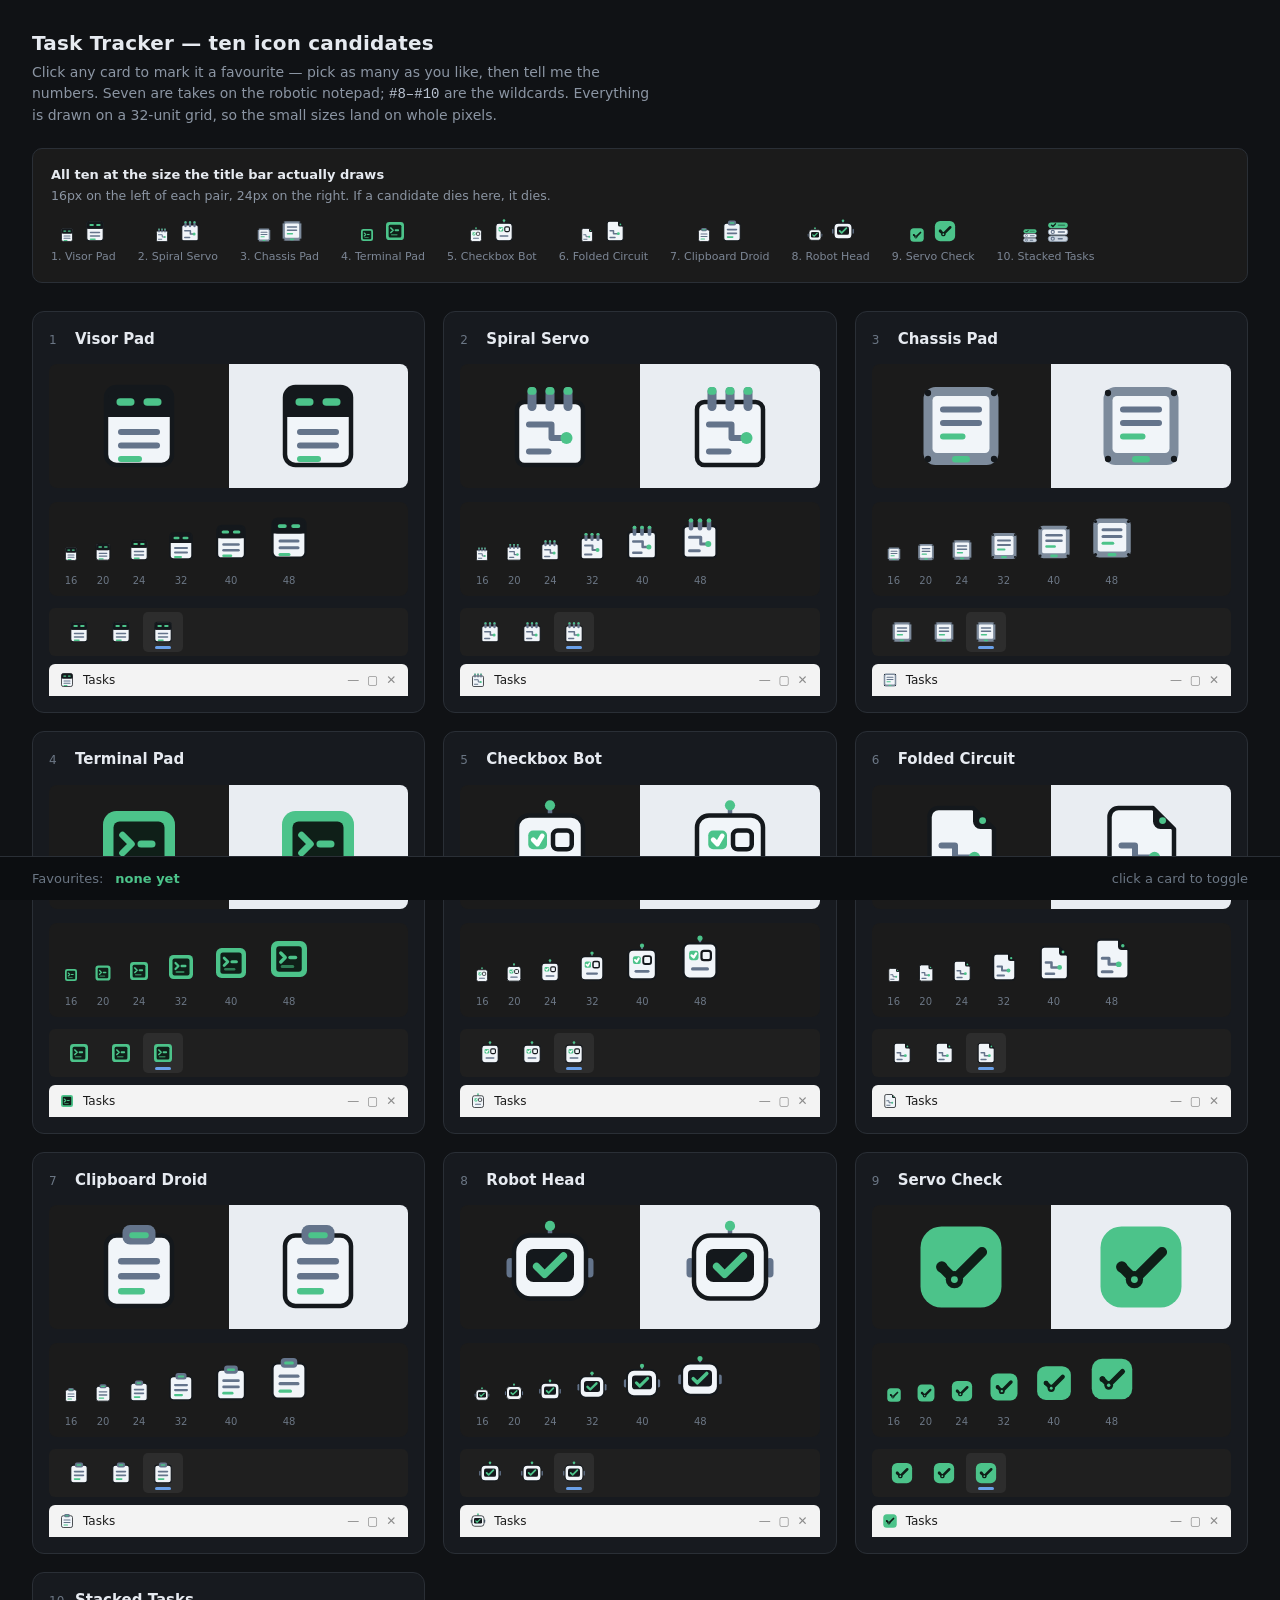
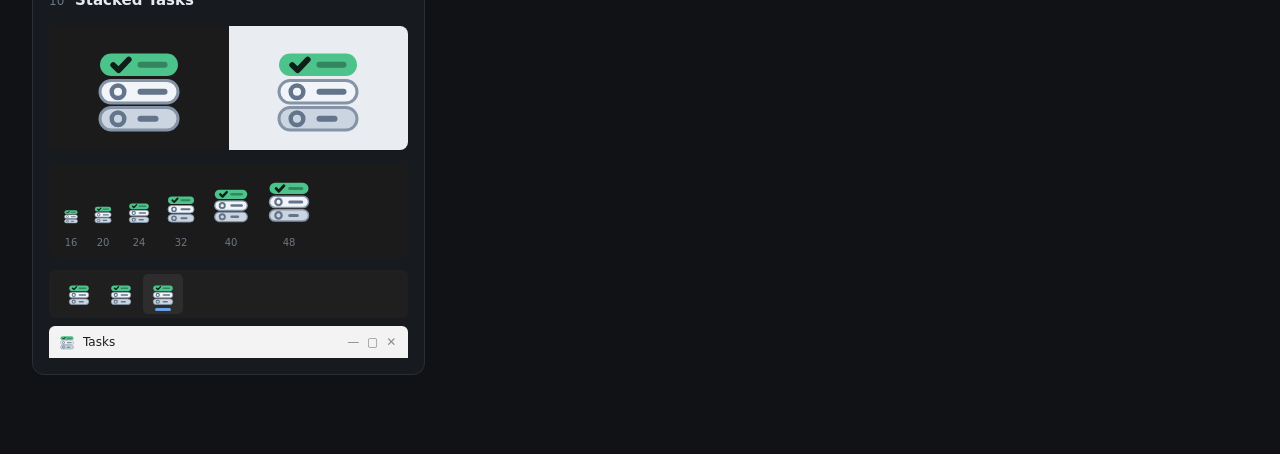
==== tools/icon-gallery.html @ 1eca0d41 "feat: ten icon candidates and the build that turns one into an .ico The taskbar button and title-bar" ====
<!doctype html>
<meta charset="utf-8">
<title>Task Tracker — icon candidates</title>
<!--
  Ten candidates for the app's taskbar and title-bar icon.

  This is not a mockup OF the icons — it renders the same markup
  tools/build_icon.py rasterises, at the sizes Windows actually draws, so what
  gets judged is the artifact rather than a picture of it. Open it by
  double-clicking; nothing here needs a server.
-->
<style>
  :root {
    color-scheme: dark;
    --paper: #f1f5f9;
    --ink: #14181c;
    --slate: #64748b;
    --green: #4cc38a;
  }
  * { box-sizing: border-box; }
  body {
    margin: 0;
    padding: 28px 32px 80px;
    background: #101215;
    color: #e6eaf0;
    font: 14px/1.5 "Segoe UI", system-ui, sans-serif;
  }
  h1 { margin: 0 0 4px; font-size: 20px; font-weight: 600; letter-spacing: .2px; }
  .sub { color: #8b95a3; margin: 0 0 22px; max-width: 70ch; }
  .sub code { color: #b9c3d1; }

  /* ---- the decisive view: every candidate at the smallest size, together ---- */
  .smallest {
    background: #1b1b1b;
    border: 1px solid #2a2f36;
    border-radius: 10px;
    padding: 16px 18px;
    margin-bottom: 28px;
  }
  .smallest h2 { margin: 0 0 2px; font-size: 13px; font-weight: 600; }
  .smallest p { margin: 0 0 14px; color: #8b95a3; font-size: 12.5px; }
  .row { display: flex; gap: 22px; flex-wrap: wrap; }
  .row figure { margin: 0; text-align: center; }
  .row figcaption { margin-top: 6px; font-size: 11px; color: #7c8695; }
  .row .pair { display: flex; align-items: flex-end; gap: 8px; justify-content: center; height: 24px; }

  /* ---- candidate cards ---- */
  .grid {
    display: grid;
    grid-template-columns: repeat(auto-fill, minmax(320px, 1fr));
    gap: 18px;
  }
  .card {
    background: #171a1f;
    border: 1px solid #2a2f36;
    border-radius: 12px;
    padding: 16px;
    cursor: pointer;
    transition: border-color .18s ease, background .18s ease, transform .18s ease;
  }
  .card:hover { border-color: #3d4650; transform: translateY(-2px); }
  .card.picked { border-color: var(--green); background: #16201b; }
  .card header { display: flex; align-items: baseline; gap: 8px; margin-bottom: 14px; }
  .num {
    font-variant-numeric: tabular-nums;
    color: #6b7684;
    font-size: 12px;
    min-width: 18px;
  }
  .name { font-weight: 600; font-size: 15px; }
  .tick { margin-left: auto; color: var(--green); opacity: 0; transition: opacity .18s ease; }
  .card.picked .tick { opacity: 1; }

  .hero {
    display: grid;
    grid-template-columns: 1fr 1fr;
    border-radius: 8px;
    overflow: hidden;
    margin-bottom: 14px;
  }
  .hero div { display: grid; place-items: center; padding: 14px 0; }
  .hero .on-dark { background: #1b1b1b; }
  .hero .on-light { background: #e9edf2; }

  .sizes {
    display: flex;
    align-items: flex-end;
    gap: 14px;
    background: #1b1b1b;
    border-radius: 8px;
    padding: 12px 14px 8px;
    margin-bottom: 12px;
  }
  .sizes figure { margin: 0; text-align: center; }
  .sizes figcaption { margin-top: 5px; font-size: 10px; color: #6b7684; }

  /* ---- the two real contexts, faked at real scale ---- */
  .context { display: flex; flex-direction: column; gap: 8px; }
  .taskbar {
    background: #1f1f1f;
    border-radius: 6px;
    padding: 4px 10px;
    display: flex;
    align-items: center;
    gap: 2px;
  }
  .tb-button {
    width: 40px; height: 40px;
    display: grid; place-items: center;
    border-radius: 5px;
    position: relative;
  }
  .tb-button.active { background: #2d2d2d; }
  .tb-button.active::after {
    content: "";
    position: absolute; bottom: 3px; left: 50%;
    transform: translateX(-50%);
    width: 16px; height: 3px; border-radius: 2px;
    background: #6aa0e8;
  }
  .titlebar {
    background: #f3f3f3;
    color: #1b1b1b;
    border-radius: 6px 6px 0 0;
    padding: 7px 10px;
    display: flex; align-items: center; gap: 8px;
    font-size: 12px;
  }
  .titlebar .fill { margin-left: auto; color: #8a8a8a; letter-spacing: 2px; }

  .picks {
    position: fixed; left: 0; right: 0; bottom: 0;
    background: #0c0e11;
    border-top: 1px solid #2a2f36;
    padding: 12px 32px;
    font-size: 13px;
    display: flex; align-items: center; gap: 12px;
  }
  .picks strong { color: var(--green); font-weight: 600; }
  .picks .hint { color: #6b7684; }
  .dpr { color: #8b6f3a; }
</style>

<h1>Task Tracker — ten icon candidates</h1>
<p class="sub">
  Click any card to mark it a favourite — pick as many as you like, then tell me
  the numbers. Seven are takes on the robotic notepad; <code>#8–#10</code> are the
  wildcards. Everything is drawn on a 32-unit grid, so the small sizes land on
  whole pixels.
  <span id="dpr" class="dpr"></span>
</p>

<section class="smallest">
  <h2>All ten at the size the title bar actually draws</h2>
  <p>16px on the left of each pair, 24px on the right. If a candidate dies here, it dies.</p>
  <div class="row" id="smallest-row"></div>
</section>

<div class="grid" id="grid"></div>

<div class="picks">
  <span class="hint">Favourites:</span>
  <strong id="picked">none yet</strong>
  <span class="hint" style="margin-left:auto">click a card to toggle</span>
</div>

<!-- ================= the candidates ================= -->
<svg width="0" height="0" style="position:absolute" aria-hidden="true">
  <defs>

    <!-- 1. Visor Pad — the pad's top third is a visor with two lit eye-slits -->
    <symbol id="icon-1" viewBox="0 0 32 32">
      <rect x="5" y="3" width="22" height="26" rx="3.5" fill="#f1f5f9"/>
      <rect x="5" y="3" width="22" height="10" rx="3.5" fill="#14181c"/>
      <rect x="5" y="9" width="22" height="4" fill="#14181c"/>
      <rect x="8.5" y="6.75" width="6" height="2.5" rx="1.25" fill="#4cc38a"/>
      <rect x="17.5" y="6.75" width="6" height="2.5" rx="1.25" fill="#4cc38a"/>
      <rect x="9" y="17" width="14" height="2" rx="1" fill="#64748b"/>
      <rect x="9" y="21.5" width="14" height="2" rx="1" fill="#64748b"/>
      <rect x="9" y="26" width="8" height="2" rx="1" fill="#4cc38a"/>
      <rect x="5" y="3" width="22" height="26" rx="3.5" fill="none" stroke="#14181c" stroke-width="1.5"/>
    </symbol>

    <!-- 2. Spiral Servo — the binding rings are servo joints, the ruling is circuitry -->
    <symbol id="icon-2" viewBox="0 0 32 32">
      <rect x="5" y="8" width="22" height="21" rx="2.5" fill="#f1f5f9" stroke="#14181c" stroke-width="1.5"/>
      <g fill="#64748b">
        <rect x="8.5" y="3" width="3" height="8" rx="1.5"/>
        <rect x="14.5" y="3" width="3" height="8" rx="1.5"/>
        <rect x="20.5" y="3" width="3" height="8" rx="1.5"/>
      </g>
      <g fill="#4cc38a">
        <rect x="8.5" y="3" width="3" height="2.6" rx="1.3"/>
        <rect x="14.5" y="3" width="3" height="2.6" rx="1.3"/>
        <rect x="20.5" y="3" width="3" height="2.6" rx="1.3"/>
      </g>
      <path d="M9 15.5 H16.5 V20 H21.5" fill="none" stroke="#64748b" stroke-width="2"
            stroke-linecap="round" stroke-linejoin="round"/>
      <circle cx="21.5" cy="20" r="2" fill="#4cc38a"/>
      <path d="M9 24.5 H15.5" fill="none" stroke="#64748b" stroke-width="2" stroke-linecap="round"/>
    </symbol>

    <!-- 3. Chassis Pad — a page clamped in an exoskeleton, bolts and a status LED -->
    <symbol id="icon-3" viewBox="0 0 32 32">
      <rect x="3.5" y="3" width="25" height="26" rx="4" fill="#7d8b9c"/>
      <rect x="6.5" y="6" width="19" height="19" rx="1.5" fill="#f1f5f9"/>
      <g fill="#14181c">
        <circle cx="5" cy="5" r="1.05"/>
        <circle cx="27" cy="5" r="1.05"/>
        <circle cx="5" cy="27" r="1.05"/>
        <circle cx="27" cy="27" r="1.05"/>
      </g>
      <rect x="13" y="26" width="6" height="2.2" rx="1.1" fill="#4cc38a"/>
      <rect x="9" y="9.5" width="14" height="2" rx="1" fill="#64748b"/>
      <rect x="9" y="14" width="14" height="2" rx="1" fill="#64748b"/>
      <rect x="9" y="18.5" width="8.5" height="2" rx="1" fill="#4cc38a"/>
    </symbol>

    <!-- 4. Terminal Pad — the page IS a terminal -->
    <symbol id="icon-4" viewBox="0 0 32 32">
      <rect x="4" y="4" width="24" height="24" rx="4.5" fill="#4cc38a"/>
      <rect x="7.5" y="7.5" width="17" height="17" rx="2" fill="#0f1f18"/>
      <path d="M10.5 12 L13.5 15 L10.5 18" fill="none" stroke="#4cc38a" stroke-width="2.2"
            stroke-linecap="round" stroke-linejoin="round"/>
      <rect x="15.5" y="13.8" width="6" height="2.4" rx="1.2" fill="#4cc38a"/>
      <rect x="10.5" y="20" width="9" height="2" rx="1" fill="#2f7d55"/>
    </symbol>

    <!-- 5. Checkbox Bot — the checklist boxes are the eyes -->
    <symbol id="icon-5" viewBox="0 0 32 32">
      <rect x="15.25" y="2" width="1.5" height="4" rx="0.75" fill="#64748b"/>
      <circle cx="16" cy="2.1" r="1.7" fill="#4cc38a"/>
      <rect x="5" y="5.5" width="22" height="23.5" rx="4" fill="#f1f5f9" stroke="#14181c" stroke-width="1.5"/>
      <rect x="8.75" y="10.5" width="6.25" height="6.25" rx="1.6" fill="#4cc38a"/>
      <path d="M10.4 13.6 L11.8 15 L13.4 12.3" fill="none" stroke="#ffffff" stroke-width="1.6"
            stroke-linecap="round" stroke-linejoin="round"/>
      <rect x="17" y="10.5" width="6.25" height="6.25" rx="1.6" fill="none" stroke="#14181c" stroke-width="1.5"/>
      <rect x="10" y="21.5" width="12" height="2.2" rx="1.1" fill="#64748b"/>
    </symbol>

    <!-- 6. Folded Circuit — the dog-eared corner reveals circuitry under the paper -->
    <symbol id="icon-6" viewBox="0 0 32 32">
      <path d="M8.5 3 H20 L27 10 V26 A3 3 0 0 1 24 29 H8.5 A3 3 0 0 1 5.5 26 V6 A3 3 0 0 1 8.5 3 Z"
            fill="#f1f5f9" stroke="#14181c" stroke-width="1.5" stroke-linejoin="round"/>
      <path d="M20 3 L27 10 H22.5 A2.5 2.5 0 0 1 20 7.5 Z" fill="#14181c"/>
      <circle cx="23.2" cy="7.2" r="1.15" fill="#4cc38a"/>
      <path d="M9.5 15.5 H14 V19.5 H20.5" fill="none" stroke="#64748b" stroke-width="2"
            stroke-linecap="round" stroke-linejoin="round"/>
      <circle cx="20.5" cy="19.5" r="1.9" fill="#4cc38a"/>
      <path d="M9.5 24.5 H16" fill="none" stroke="#64748b" stroke-width="2" stroke-linecap="round"/>
    </symbol>

    <!-- 7. Clipboard Droid — the clip is a brow, its grip a sensor bar -->
    <symbol id="icon-7" viewBox="0 0 32 32">
      <rect x="5" y="5.5" width="22" height="23.5" rx="3.5" fill="#f1f5f9" stroke="#14181c" stroke-width="1.5"/>
      <rect x="10.5" y="2" width="11" height="6.5" rx="2.5" fill="#64748b"/>
      <rect x="12.75" y="4.4" width="6.5" height="2" rx="1" fill="#4cc38a"/>
      <rect x="9" y="13" width="14" height="2.2" rx="1.1" fill="#64748b"/>
      <rect x="9" y="18" width="14" height="2.2" rx="1.1" fill="#64748b"/>
      <rect x="9" y="23" width="9" height="2.2" rx="1.1" fill="#4cc38a"/>
    </symbol>

    <!-- 8. Robot Head — no notepad at all; the face is a screen showing a check -->
    <symbol id="icon-8" viewBox="0 0 32 32">
      <rect x="1.5" y="13" width="2.5" height="6.5" rx="1.25" fill="#64748b"/>
      <rect x="28" y="13" width="2.5" height="6.5" rx="1.25" fill="#64748b"/>
      <rect x="15.25" y="2.2" width="1.5" height="4" rx="0.75" fill="#64748b"/>
      <circle cx="16" cy="2.3" r="1.7" fill="#4cc38a"/>
      <rect x="4" y="5.5" width="24" height="21" rx="5.5" fill="#f1f5f9" stroke="#14181c" stroke-width="1.5"/>
      <rect x="8" y="10" width="16" height="11" rx="2.5" fill="#14181c"/>
      <path d="M11.5 15.8 L14.2 18.5 L20.5 12.3" fill="none" stroke="#4cc38a" stroke-width="2.4"
            stroke-linecap="round" stroke-linejoin="round"/>
    </symbol>

    <!-- 9. Servo Check — the checkmark as an articulated arm, pivoting on a
         visible servo joint. This slot started as a prompt caret beside a
         check and both renders read as one zigzag: two angular strokes at
         similar heights merge into a single mark, and the second version was
         no better than the first. Un-fusing them was not the fix — one mark
         was. -->
    <symbol id="icon-9" viewBox="0 0 32 32">
      <rect x="2.5" y="2.5" width="27" height="27" rx="7" fill="#4cc38a"/>
      <path d="M9.6 16 L13.8 20.2 L23 11" fill="none" stroke="#0f1f18" stroke-width="3.4"
            stroke-linecap="round" stroke-linejoin="round"/>
      <circle cx="9.6" cy="16" r="1.9" fill="#0f1f18"/>
      <circle cx="13.8" cy="20.2" r="2.9" fill="#0f1f18"/>
      <circle cx="13.8" cy="20.2" r="1.15" fill="#4cc38a"/>
    </symbol>

    <!-- 10. Stacked Tasks — the app's own rows, top one ticked and lit -->
    <symbol id="icon-10" viewBox="0 0 32 32">
      <rect x="3" y="4.5" width="26" height="7.5" rx="3.75" fill="#4cc38a"/>
      <path d="M7.4 8.3 L9.2 10.1 L12.6 6.5" fill="none" stroke="#0f1f18" stroke-width="1.9"
            stroke-linecap="round" stroke-linejoin="round"/>
      <rect x="15.5" y="7.25" width="10" height="2" rx="1" fill="#0f1f18" opacity="0.38"/>
      <!-- The two unticked rows carry an outline: pale fills on their own are
           the one thing here that dissolves into a white title bar. -->
      <rect x="3" y="13.5" width="26" height="7.5" rx="3.75" fill="#f1f5f9"
            stroke="#8494a6" stroke-width="1"/>
      <circle cx="9" cy="17.25" r="2.1" fill="none" stroke="#64748b" stroke-width="1.5"/>
      <rect x="15.5" y="16.25" width="10" height="2" rx="1" fill="#64748b"/>
      <rect x="3" y="22.5" width="26" height="7.5" rx="3.75" fill="#cbd5e1"
            stroke="#8494a6" stroke-width="1"/>
      <circle cx="9" cy="26.25" r="2.1" fill="none" stroke="#64748b" stroke-width="1.5"/>
      <rect x="15.5" y="25.25" width="7" height="2" rx="1" fill="#64748b"/>
    </symbol>

  </defs>
</svg>

<script>
  const CANDIDATES = [
    [1, 'Visor Pad'],
    [2, 'Spiral Servo'],
    [3, 'Chassis Pad'],
    [4, 'Terminal Pad'],
    [5, 'Checkbox Bot'],
    [6, 'Folded Circuit'],
    [7, 'Clipboard Droid'],
    [8, 'Robot Head'],
    [9, 'Servo Check'],
    [10, 'Stacked Tasks'],
  ];
  const SIZE_STRIP = [16, 20, 24, 32, 40, 48];
  const picked = new Set();

  function iconAt(number, size) {
    const svg = document.createElementNS('http://www.w3.org/2000/svg', 'svg');
    svg.setAttribute('width', size);
    svg.setAttribute('height', size);
    svg.setAttribute('viewBox', '0 0 32 32');
    const use = document.createElementNS('http://www.w3.org/2000/svg', 'use');
    use.setAttribute('href', `#icon-${number}`);
    svg.append(use);
    return svg;
  }

  function labelled(node, text) {
    const figure = document.createElement('figure');
    const caption = document.createElement('figcaption');
    caption.textContent = text;
    figure.append(node, caption);
    return figure;
  }

  // The decisive row: every candidate at 16 and 24, on the taskbar's own black.
  const smallestRow = document.getElementById('smallest-row');
  for (const [number, name] of CANDIDATES) {
    const pair = document.createElement('div');
    pair.className = 'pair';
    pair.append(iconAt(number, 16), iconAt(number, 24));
    smallestRow.append(labelled(pair, `${number}. ${name}`));
  }

  function buildCard([number, name]) {
    const card = document.createElement('div');
    card.className = 'card';

    const head = document.createElement('header');
    const num = document.createElement('span');
    num.className = 'num';
    num.textContent = number;
    const title = document.createElement('span');
    title.className = 'name';
    title.textContent = name;
    const tick = document.createElement('span');
    tick.className = 'tick';
    tick.textContent = '✓ favourite';
    head.append(num, title, tick);

    const hero = document.createElement('div');
    hero.className = 'hero';
    const onDark = document.createElement('div');
    onDark.className = 'on-dark';
    onDark.append(iconAt(number, 96));
    const onLight = document.createElement('div');
    onLight.className = 'on-light';
    onLight.append(iconAt(number, 96));
    hero.append(onDark, onLight);

    const sizes = document.createElement('div');
    sizes.className = 'sizes';
    for (const size of SIZE_STRIP) {
      sizes.append(labelled(iconAt(number, size), `${size}`));
    }

    // The two contexts that actually matter, at real scale.
    const context = document.createElement('div');
    context.className = 'context';

    const taskbar = document.createElement('div');
    taskbar.className = 'taskbar';
    for (const state of ['', '', 'active']) {
      const button = document.createElement('div');
      button.className = `tb-button ${state}`.trim();
      button.append(iconAt(number, 24));
      taskbar.append(button);
    }

    const titlebar = document.createElement('div');
    titlebar.className = 'titlebar';
    const caption = document.createElement('span');
    caption.textContent = 'Tasks';
    const fill = document.createElement('span');
    fill.className = 'fill';
    fill.textContent = '— ▢ ✕';
    titlebar.append(iconAt(number, 16), caption, fill);

    context.append(taskbar, titlebar);
    card.append(head, hero, sizes, context);

    card.addEventListener('click', () => {
      if (picked.has(number)) {
        picked.delete(number);
      } else {
        picked.add(number);
      }
      card.classList.toggle('picked', picked.has(number));
      renderPicks();
    });
    return card;
  }

  const grid = document.getElementById('grid');
  for (const candidate of CANDIDATES) {
    grid.append(buildCard(candidate));
  }

  function renderPicks() {
    const chosen = CANDIDATES
      .filter(([number]) => picked.has(number))
      .map(([number, name]) => `#${number} ${name}`);
    document.getElementById('picked').textContent =
      chosen.length ? chosen.join(', ') : 'none yet';
  }

  // Honesty about the preview: on a scaled display the "16px" icon is drawn
  // with more device pixels than the real one will get, so it looks sharper
  // here than in the title bar. Say so rather than let the sweep mislead.
  const ratio = window.devicePixelRatio;
  document.getElementById('dpr').textContent = ratio === 1
    ? ''
    : ` Note: this display is at ${ratio}× device pixels, so the small sizes render sharper here than Windows will draw them.`;
</script>
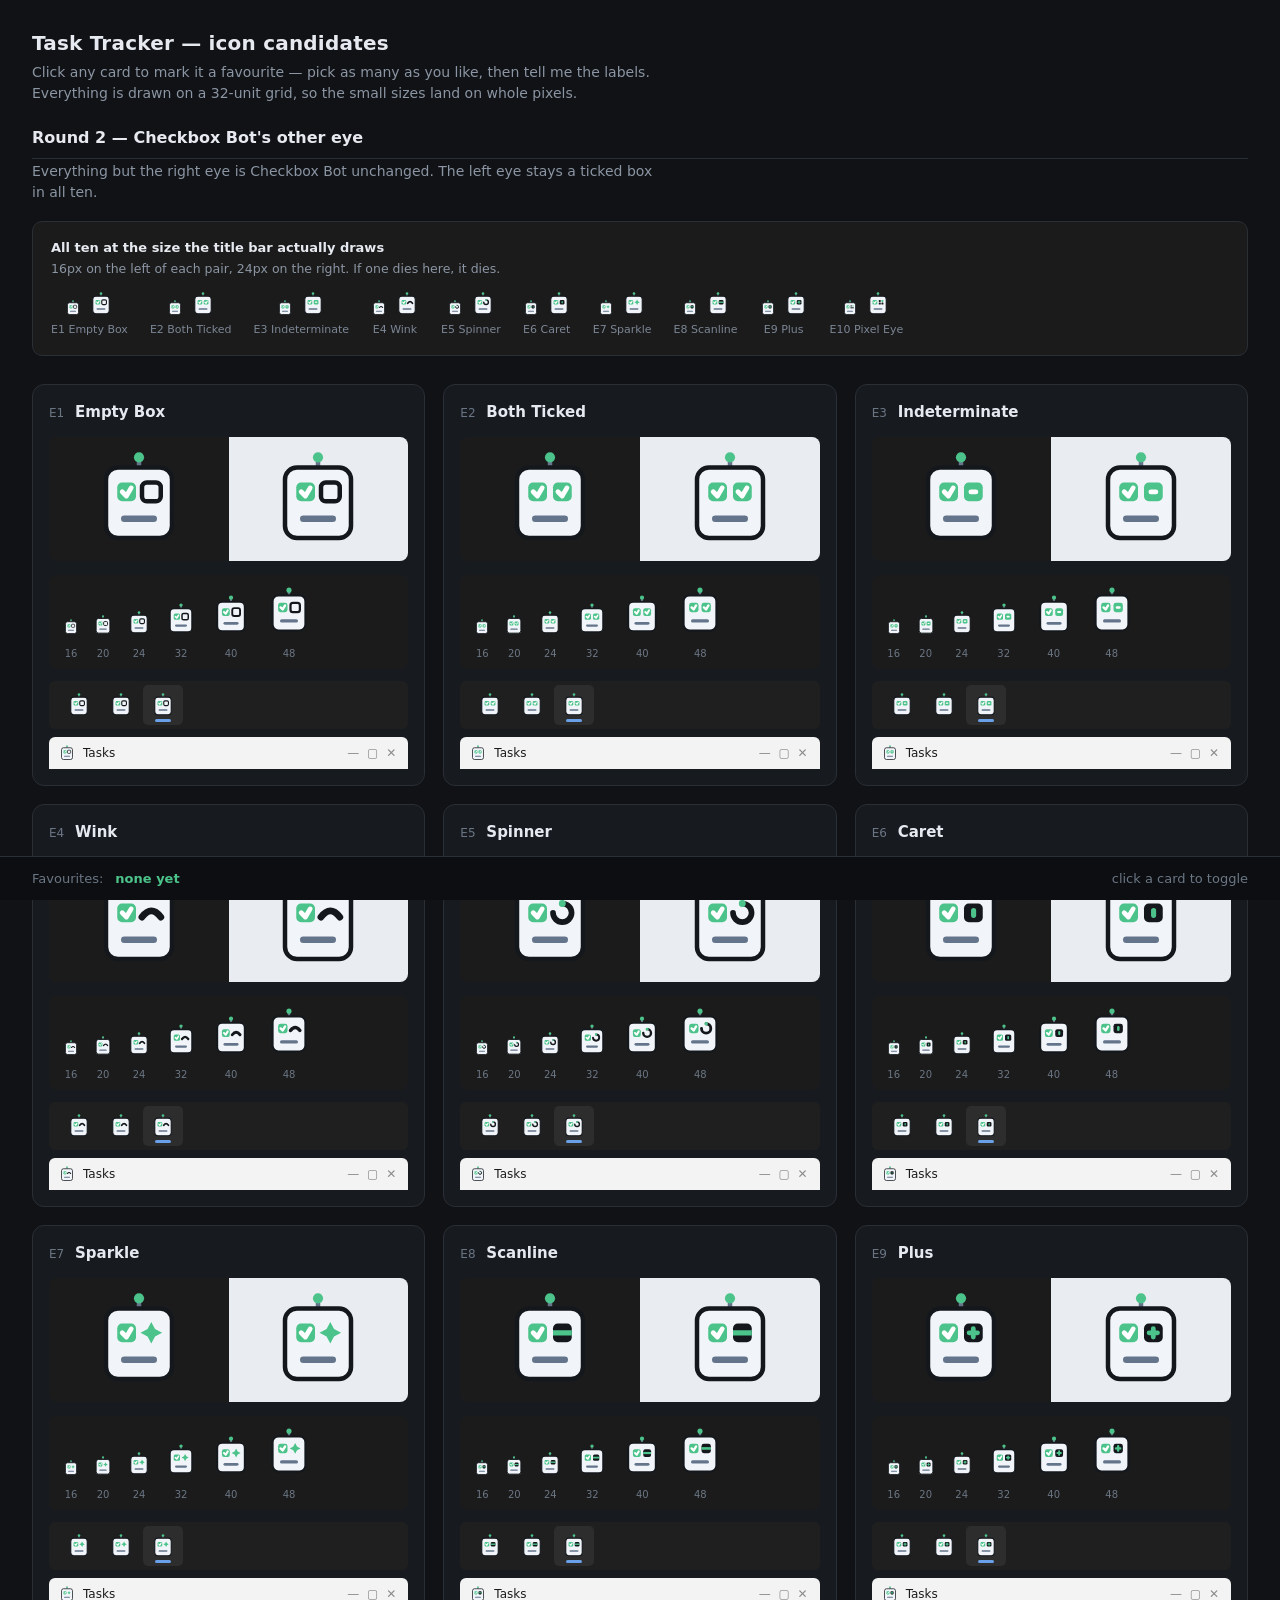
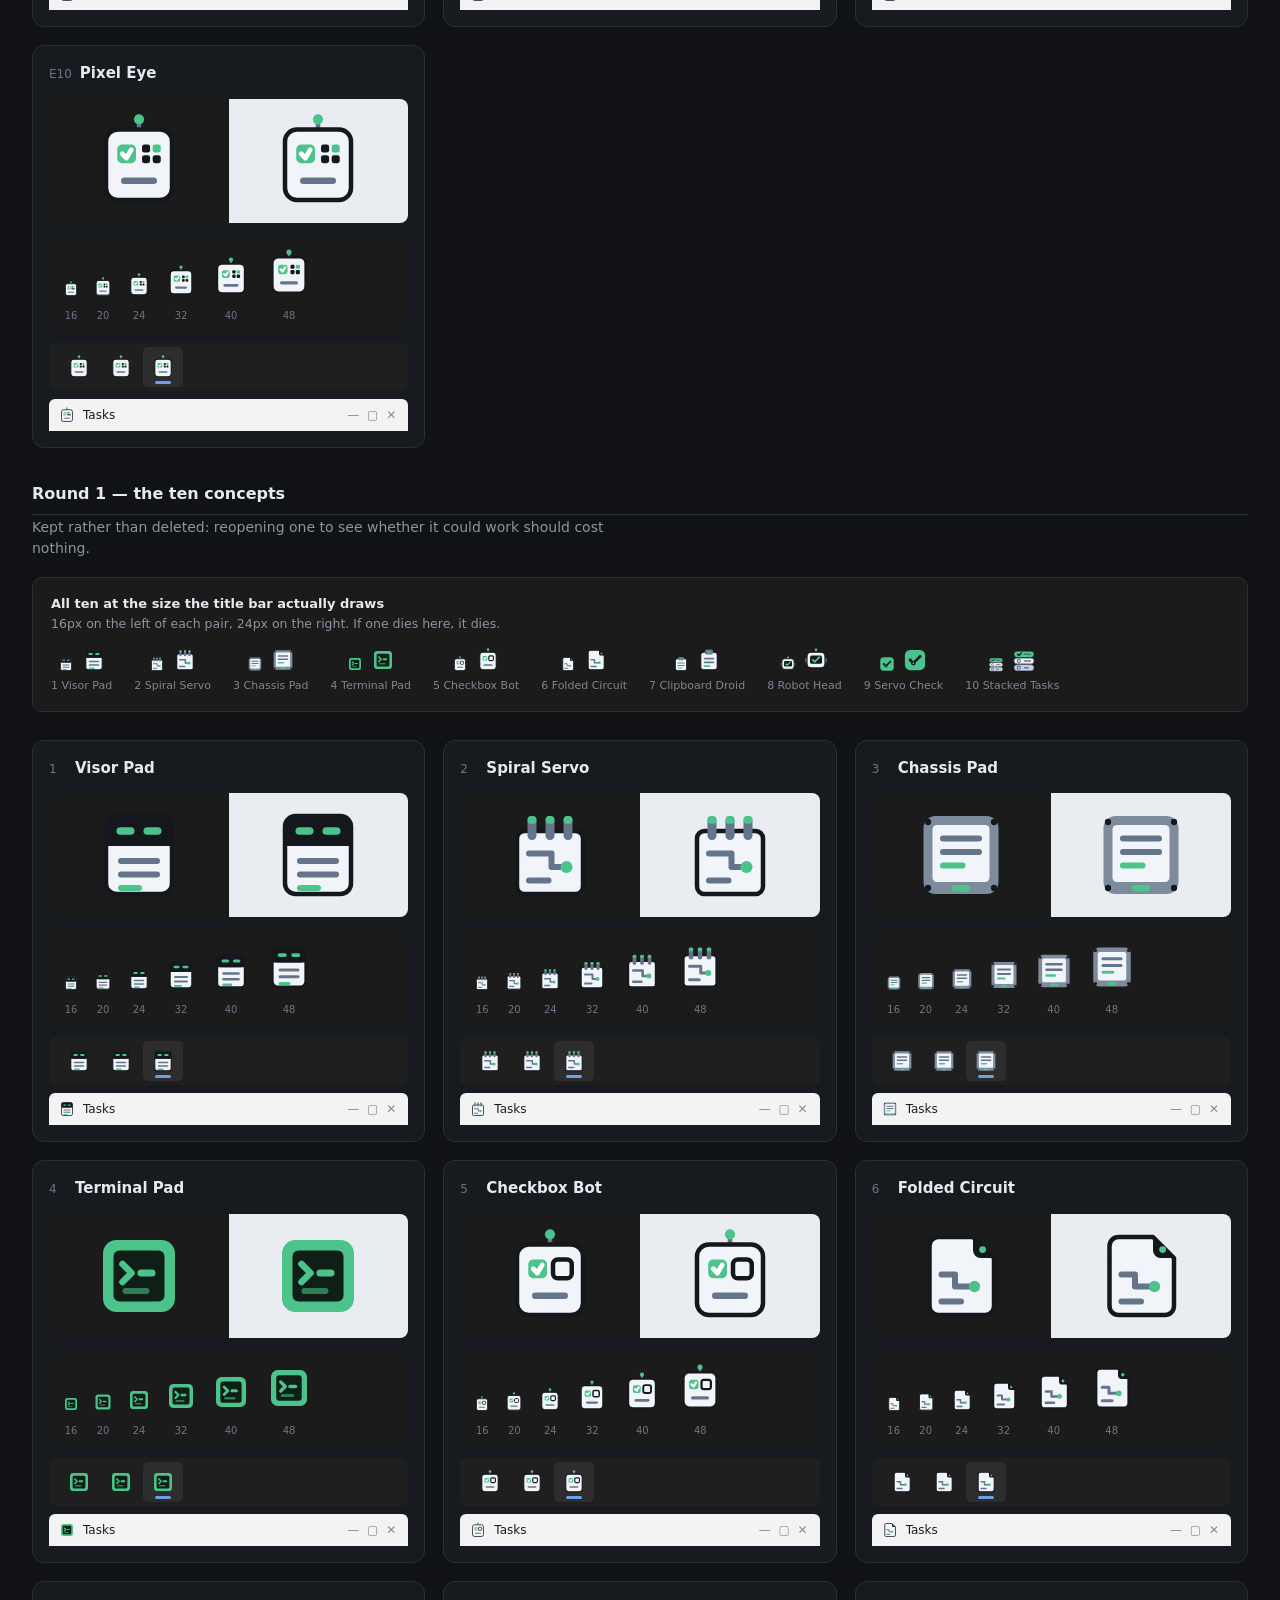
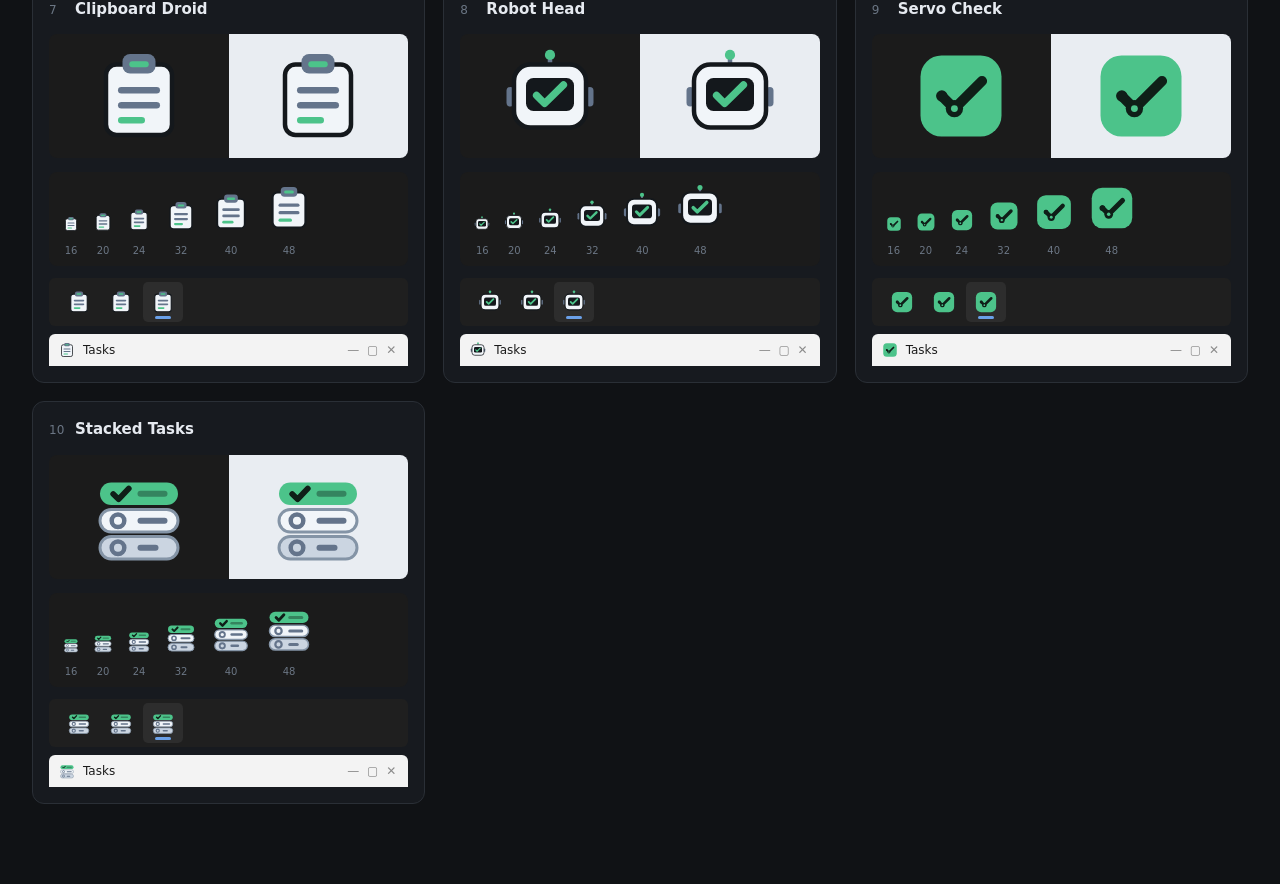
==== commit fdf7bcdd: "feat: ten variants of Checkbox Bot's other eye The right eye was an empty box, which is only one of " ====
--- a/tools/icon-gallery.html
+++ b/tools/icon-gallery.html
@@ -29,6 +29,16 @@
   .sub { color: #8b95a3; margin: 0 0 22px; max-width: 70ch; }
   .sub code { color: #b9c3d1; }
 
+  .set-title {
+    margin: 34px 0 2px;
+    font-size: 16px;
+    font-weight: 600;
+    padding-bottom: 8px;
+    border-bottom: 1px solid #2a2f36;
+  }
+  #sets > section:first-child .set-title { margin-top: 8px; }
+  .set-note { margin: 0 0 18px; color: #8b95a3; max-width: 70ch; }
+
   /* ---- the decisive view: every candidate at the smallest size, together ---- */
   .smallest {
     background: #1b1b1b;
@@ -141,22 +151,15 @@
   .dpr { color: #8b6f3a; }
 </style>
 
-<h1>Task Tracker — ten icon candidates</h1>
+<h1>Task Tracker — icon candidates</h1>
 <p class="sub">
   Click any card to mark it a favourite — pick as many as you like, then tell me
-  the numbers. Seven are takes on the robotic notepad; <code>#8–#10</code> are the
-  wildcards. Everything is drawn on a 32-unit grid, so the small sizes land on
+  the labels. Everything is drawn on a 32-unit grid, so the small sizes land on
   whole pixels.
   <span id="dpr" class="dpr"></span>
 </p>
 
-<section class="smallest">
-  <h2>All ten at the size the title bar actually draws</h2>
-  <p>16px on the left of each pair, 24px on the right. If a candidate dies here, it dies.</p>
-  <div class="row" id="smallest-row"></div>
-</section>
-
-<div class="grid" id="grid"></div>
+<div id="sets"></div>
 
 <div class="picks">
   <span class="hint">Favourites:</span>
@@ -305,32 +308,211 @@
       <rect x="15.5" y="25.25" width="7" height="2" rx="1" fill="#64748b"/>
     </symbol>
 
+    <!-- ===== Round 2: Checkbox Bot's other eye =====
+         Everything but the right eye is Checkbox Bot (#5) unchanged, and each
+         variant repeats that base rather than <use>-ing a shared one. The
+         winner gets copied straight out to ui/icon.svg and rasterised as
+         standalone markup, and a <use> pointing at a definition left behind in
+         this file renders as nothing at all — silently, since a missing
+         reference is not an error. Duplication here buys "what you judged is
+         what gets built". -->
+
+    <!-- e1. Empty Box — one done, one to go. The asymmetry IS the statement. -->
+    <symbol id="icon-e1" viewBox="0 0 32 32">
+      <rect x="15.25" y="2" width="1.5" height="4" rx="0.75" fill="#64748b"/>
+      <circle cx="16" cy="2.1" r="1.7" fill="#4cc38a"/>
+      <rect x="5" y="5.5" width="22" height="23.5" rx="4" fill="#f1f5f9" stroke="#14181c" stroke-width="1.5"/>
+      <rect x="8.75" y="10.5" width="6.25" height="6.25" rx="1.6" fill="#4cc38a"/>
+      <path d="M10.4 13.6 L11.8 15 L13.4 12.3" fill="none" stroke="#ffffff" stroke-width="1.6"
+            stroke-linecap="round" stroke-linejoin="round"/>
+      <rect x="17" y="10.5" width="6.25" height="6.25" rx="1.6" fill="none" stroke="#14181c" stroke-width="1.5"/>
+      <rect x="10" y="21.5" width="12" height="2.2" rx="1.1" fill="#64748b"/>
+    </symbol>
+
+    <!-- e2. Both Ticked — symmetry, and a bot that has finished everything -->
+    <symbol id="icon-e2" viewBox="0 0 32 32">
+      <rect x="15.25" y="2" width="1.5" height="4" rx="0.75" fill="#64748b"/>
+      <circle cx="16" cy="2.1" r="1.7" fill="#4cc38a"/>
+      <rect x="5" y="5.5" width="22" height="23.5" rx="4" fill="#f1f5f9" stroke="#14181c" stroke-width="1.5"/>
+      <rect x="8.75" y="10.5" width="6.25" height="6.25" rx="1.6" fill="#4cc38a"/>
+      <path d="M10.4 13.6 L11.8 15 L13.4 12.3" fill="none" stroke="#ffffff" stroke-width="1.6"
+            stroke-linecap="round" stroke-linejoin="round"/>
+      <rect x="17" y="10.5" width="6.25" height="6.25" rx="1.6" fill="#4cc38a"/>
+      <path d="M18.65 13.6 L20.05 15 L21.65 12.3" fill="none" stroke="#ffffff" stroke-width="1.6"
+            stroke-linecap="round" stroke-linejoin="round"/>
+      <rect x="10" y="21.5" width="12" height="2.2" rx="1.1" fill="#64748b"/>
+    </symbol>
+
+    <!-- e3. Indeterminate — the dash state, a real checkbox this app could show -->
+    <symbol id="icon-e3" viewBox="0 0 32 32">
+      <rect x="15.25" y="2" width="1.5" height="4" rx="0.75" fill="#64748b"/>
+      <circle cx="16" cy="2.1" r="1.7" fill="#4cc38a"/>
+      <rect x="5" y="5.5" width="22" height="23.5" rx="4" fill="#f1f5f9" stroke="#14181c" stroke-width="1.5"/>
+      <rect x="8.75" y="10.5" width="6.25" height="6.25" rx="1.6" fill="#4cc38a"/>
+      <path d="M10.4 13.6 L11.8 15 L13.4 12.3" fill="none" stroke="#ffffff" stroke-width="1.6"
+            stroke-linecap="round" stroke-linejoin="round"/>
+      <rect x="17" y="10.5" width="6.25" height="6.25" rx="1.6" fill="#4cc38a"/>
+      <rect x="18.5" y="12.8" width="3.25" height="1.65" rx="0.82" fill="#ffffff"/>
+      <rect x="10" y="21.5" width="12" height="2.2" rx="1.1" fill="#64748b"/>
+    </symbol>
+
+    <!-- e4. Wink — the box gives way to a closed eye. The only one with a mood. -->
+    <symbol id="icon-e4" viewBox="0 0 32 32">
+      <rect x="15.25" y="2" width="1.5" height="4" rx="0.75" fill="#64748b"/>
+      <circle cx="16" cy="2.1" r="1.7" fill="#4cc38a"/>
+      <rect x="5" y="5.5" width="22" height="23.5" rx="4" fill="#f1f5f9" stroke="#14181c" stroke-width="1.5"/>
+      <rect x="8.75" y="10.5" width="6.25" height="6.25" rx="1.6" fill="#4cc38a"/>
+      <path d="M10.4 13.6 L11.8 15 L13.4 12.3" fill="none" stroke="#ffffff" stroke-width="1.6"
+            stroke-linecap="round" stroke-linejoin="round"/>
+      <path d="M17 15 Q20.1 10.9 23.25 15" fill="none" stroke="#14181c" stroke-width="2.3"
+            stroke-linecap="round"/>
+      <rect x="10" y="21.5" width="12" height="2.2" rx="1.1" fill="#64748b"/>
+    </symbol>
+
+    <!-- e5. Spinner — a task in progress, which this app has a whole section for -->
+    <symbol id="icon-e5" viewBox="0 0 32 32">
+      <rect x="15.25" y="2" width="1.5" height="4" rx="0.75" fill="#64748b"/>
+      <circle cx="16" cy="2.1" r="1.7" fill="#4cc38a"/>
+      <rect x="5" y="5.5" width="22" height="23.5" rx="4" fill="#f1f5f9" stroke="#14181c" stroke-width="1.5"/>
+      <rect x="8.75" y="10.5" width="6.25" height="6.25" rx="1.6" fill="#4cc38a"/>
+      <path d="M10.4 13.6 L11.8 15 L13.4 12.3" fill="none" stroke="#ffffff" stroke-width="1.6"
+            stroke-linecap="round" stroke-linejoin="round"/>
+      <path d="M20.1 10.5 A3.1 3.1 0 1 1 17 13.6" fill="none" stroke="#14181c" stroke-width="1.9"
+            stroke-linecap="round"/>
+      <circle cx="20.1" cy="10.5" r="1.15" fill="#4cc38a"/>
+      <rect x="10" y="21.5" width="12" height="2.2" rx="1.1" fill="#64748b"/>
+    </symbol>
+
+    <!-- e6. Caret — a terminal cursor, the thing a hand-off types into -->
+    <symbol id="icon-e6" viewBox="0 0 32 32">
+      <rect x="15.25" y="2" width="1.5" height="4" rx="0.75" fill="#64748b"/>
+      <circle cx="16" cy="2.1" r="1.7" fill="#4cc38a"/>
+      <rect x="5" y="5.5" width="22" height="23.5" rx="4" fill="#f1f5f9" stroke="#14181c" stroke-width="1.5"/>
+      <rect x="8.75" y="10.5" width="6.25" height="6.25" rx="1.6" fill="#4cc38a"/>
+      <path d="M10.4 13.6 L11.8 15 L13.4 12.3" fill="none" stroke="#ffffff" stroke-width="1.6"
+            stroke-linecap="round" stroke-linejoin="round"/>
+      <rect x="17" y="10.5" width="6.25" height="6.25" rx="1.6" fill="#14181c"/>
+      <rect x="19.35" y="12" width="1.7" height="3.3" rx="0.85" fill="#4cc38a"/>
+      <rect x="10" y="21.5" width="12" height="2.2" rx="1.1" fill="#64748b"/>
+    </symbol>
+
+    <!-- e7. Sparkle — four points rather than five; a 5-point star is mush at 16px -->
+    <symbol id="icon-e7" viewBox="0 0 32 32">
+      <rect x="15.25" y="2" width="1.5" height="4" rx="0.75" fill="#64748b"/>
+      <circle cx="16" cy="2.1" r="1.7" fill="#4cc38a"/>
+      <rect x="5" y="5.5" width="22" height="23.5" rx="4" fill="#f1f5f9" stroke="#14181c" stroke-width="1.5"/>
+      <rect x="8.75" y="10.5" width="6.25" height="6.25" rx="1.6" fill="#4cc38a"/>
+      <path d="M10.4 13.6 L11.8 15 L13.4 12.3" fill="none" stroke="#ffffff" stroke-width="1.6"
+            stroke-linecap="round" stroke-linejoin="round"/>
+      <path d="M20.1 10 L21.35 12.35 L23.7 13.6 L21.35 14.85 L20.1 17.2 L18.85 14.85
+               L16.5 13.6 L18.85 12.35 Z" fill="#4cc38a"/>
+      <rect x="10" y="21.5" width="12" height="2.2" rx="1.1" fill="#64748b"/>
+    </symbol>
+
+    <!-- e8. Scanline — a sensor sweeping. The most machine-like of the ten. -->
+    <symbol id="icon-e8" viewBox="0 0 32 32">
+      <rect x="15.25" y="2" width="1.5" height="4" rx="0.75" fill="#64748b"/>
+      <circle cx="16" cy="2.1" r="1.7" fill="#4cc38a"/>
+      <rect x="5" y="5.5" width="22" height="23.5" rx="4" fill="#f1f5f9" stroke="#14181c" stroke-width="1.5"/>
+      <rect x="8.75" y="10.5" width="6.25" height="6.25" rx="1.6" fill="#4cc38a"/>
+      <path d="M10.4 13.6 L11.8 15 L13.4 12.3" fill="none" stroke="#ffffff" stroke-width="1.6"
+            stroke-linecap="round" stroke-linejoin="round"/>
+      <rect x="17" y="10.5" width="6.25" height="6.25" rx="1.6" fill="#14181c"/>
+      <rect x="17" y="12.75" width="6.25" height="1.75" fill="#4cc38a"/>
+      <rect x="10" y="21.5" width="12" height="2.2" rx="1.1" fill="#64748b"/>
+    </symbol>
+
+    <!-- e9. Plus — the next one, waiting -->
+    <symbol id="icon-e9" viewBox="0 0 32 32">
+      <rect x="15.25" y="2" width="1.5" height="4" rx="0.75" fill="#64748b"/>
+      <circle cx="16" cy="2.1" r="1.7" fill="#4cc38a"/>
+      <rect x="5" y="5.5" width="22" height="23.5" rx="4" fill="#f1f5f9" stroke="#14181c" stroke-width="1.5"/>
+      <rect x="8.75" y="10.5" width="6.25" height="6.25" rx="1.6" fill="#4cc38a"/>
+      <path d="M10.4 13.6 L11.8 15 L13.4 12.3" fill="none" stroke="#ffffff" stroke-width="1.6"
+            stroke-linecap="round" stroke-linejoin="round"/>
+      <!-- Green, and shorter than it looks like it should be: drawn dark and
+           full-width the plus touches the box on all four sides, and the eye
+           reads a four-pane window rather than a plus. -->
+      <rect x="17" y="10.5" width="6.25" height="6.25" rx="1.6" fill="#14181c"/>
+      <path d="M20.1 12.2 V15 M18.7 13.6 H21.5" fill="none" stroke="#4cc38a" stroke-width="1.6"
+            stroke-linecap="round"/>
+      <rect x="10" y="21.5" width="12" height="2.2" rx="1.1" fill="#64748b"/>
+    </symbol>
+
+    <!-- e10. Pixel Eye — a 2x2 sensor array, one cell lit -->
+    <symbol id="icon-e10" viewBox="0 0 32 32">
+      <rect x="15.25" y="2" width="1.5" height="4" rx="0.75" fill="#64748b"/>
+      <circle cx="16" cy="2.1" r="1.7" fill="#4cc38a"/>
+      <rect x="5" y="5.5" width="22" height="23.5" rx="4" fill="#f1f5f9" stroke="#14181c" stroke-width="1.5"/>
+      <rect x="8.75" y="10.5" width="6.25" height="6.25" rx="1.6" fill="#4cc38a"/>
+      <path d="M10.4 13.6 L11.8 15 L13.4 12.3" fill="none" stroke="#ffffff" stroke-width="1.6"
+            stroke-linecap="round" stroke-linejoin="round"/>
+      <g fill="#14181c">
+        <rect x="17" y="10.5" width="2.7" height="2.7" rx="0.8"/>
+        <rect x="17" y="14.05" width="2.7" height="2.7" rx="0.8"/>
+        <rect x="20.55" y="14.05" width="2.7" height="2.7" rx="0.8"/>
+      </g>
+      <rect x="20.55" y="10.5" width="2.7" height="2.7" rx="0.8" fill="#4cc38a"/>
+      <rect x="10" y="21.5" width="12" height="2.2" rx="1.1" fill="#64748b"/>
+    </symbol>
+
   </defs>
 </svg>
 
 <script>
-  const CANDIDATES = [
-    [1, 'Visor Pad'],
-    [2, 'Spiral Servo'],
-    [3, 'Chassis Pad'],
-    [4, 'Terminal Pad'],
-    [5, 'Checkbox Bot'],
-    [6, 'Folded Circuit'],
-    [7, 'Clipboard Droid'],
-    [8, 'Robot Head'],
-    [9, 'Servo Check'],
-    [10, 'Stacked Tasks'],
+  // Two rounds, one renderer. A set is a label prefix and a list of names; the
+  // symbol it draws is `#icon-<prefix><number>`. Anything that behaves
+  // differently between the two rounds is a bug rather than a feature — the
+  // second round exists to be compared against the first, which it cannot be
+  // if it is drawn by different code.
+  const SETS = [
+    {
+      prefix: 'e',
+      title: "Round 2 — Checkbox Bot's other eye",
+      note: 'Everything but the right eye is Checkbox Bot unchanged. The left '
+          + 'eye stays a ticked box in all ten.',
+      candidates: [
+        [1, 'Empty Box'],
+        [2, 'Both Ticked'],
+        [3, 'Indeterminate'],
+        [4, 'Wink'],
+        [5, 'Spinner'],
+        [6, 'Caret'],
+        [7, 'Sparkle'],
+        [8, 'Scanline'],
+        [9, 'Plus'],
+        [10, 'Pixel Eye'],
+      ],
+    },
+    {
+      prefix: '',
+      title: 'Round 1 — the ten concepts',
+      note: 'Kept rather than deleted: reopening one to see whether it could '
+          + 'work should cost nothing.',
+      candidates: [
+        [1, 'Visor Pad'],
+        [2, 'Spiral Servo'],
+        [3, 'Chassis Pad'],
+        [4, 'Terminal Pad'],
+        [5, 'Checkbox Bot'],
+        [6, 'Folded Circuit'],
+        [7, 'Clipboard Droid'],
+        [8, 'Robot Head'],
+        [9, 'Servo Check'],
+        [10, 'Stacked Tasks'],
+      ],
+    },
   ];
   const SIZE_STRIP = [16, 20, 24, 32, 40, 48];
-  const picked = new Set();
-
-  function iconAt(number, size) {
+  const picked = new Map();
+
+  function iconAt(label, size) {
     const svg = document.createElementNS('http://www.w3.org/2000/svg', 'svg');
     svg.setAttribute('width', size);
     svg.setAttribute('height', size);
     svg.setAttribute('viewBox', '0 0 32 32');
     const use = document.createElementNS('http://www.w3.org/2000/svg', 'use');
-    use.setAttribute('href', `#icon-${number}`);
+    use.setAttribute('href', `#icon-${label}`);
     svg.append(use);
     return svg;
   }
@@ -343,23 +525,14 @@
     return figure;
   }
 
-  // The decisive row: every candidate at 16 and 24, on the taskbar's own black.
-  const smallestRow = document.getElementById('smallest-row');
-  for (const [number, name] of CANDIDATES) {
-    const pair = document.createElement('div');
-    pair.className = 'pair';
-    pair.append(iconAt(number, 16), iconAt(number, 24));
-    smallestRow.append(labelled(pair, `${number}. ${name}`));
-  }
-
-  function buildCard([number, name]) {
+  function buildCard(label, display, name) {
     const card = document.createElement('div');
     card.className = 'card';
 
     const head = document.createElement('header');
     const num = document.createElement('span');
     num.className = 'num';
-    num.textContent = number;
+    num.textContent = display;
     const title = document.createElement('span');
     title.className = 'name';
     title.textContent = name;
@@ -372,16 +545,16 @@
     hero.className = 'hero';
     const onDark = document.createElement('div');
     onDark.className = 'on-dark';
-    onDark.append(iconAt(number, 96));
+    onDark.append(iconAt(label, 96));
     const onLight = document.createElement('div');
     onLight.className = 'on-light';
-    onLight.append(iconAt(number, 96));
+    onLight.append(iconAt(label, 96));
     hero.append(onDark, onLight);
 
     const sizes = document.createElement('div');
     sizes.className = 'sizes';
     for (const size of SIZE_STRIP) {
-      sizes.append(labelled(iconAt(number, size), `${size}`));
+      sizes.append(labelled(iconAt(label, size), `${size}`));
     }
 
     // The two contexts that actually matter, at real scale.
@@ -393,7 +566,7 @@
     for (const state of ['', '', 'active']) {
       const button = document.createElement('div');
       button.className = `tb-button ${state}`.trim();
-      button.append(iconAt(number, 24));
+      button.append(iconAt(label, 24));
       taskbar.append(button);
     }
 
@@ -404,34 +577,75 @@
     const fill = document.createElement('span');
     fill.className = 'fill';
     fill.textContent = '— ▢ ✕';
-    titlebar.append(iconAt(number, 16), caption, fill);
+    titlebar.append(iconAt(label, 16), caption, fill);
 
     context.append(taskbar, titlebar);
     card.append(head, hero, sizes, context);
 
     card.addEventListener('click', () => {
-      if (picked.has(number)) {
-        picked.delete(number);
+      if (picked.has(label)) {
+        picked.delete(label);
       } else {
-        picked.add(number);
+        picked.set(label, `${display} ${name}`);
       }
-      card.classList.toggle('picked', picked.has(number));
+      card.classList.toggle('picked', picked.has(label));
       renderPicks();
     });
     return card;
   }
 
-  const grid = document.getElementById('grid');
-  for (const candidate of CANDIDATES) {
-    grid.append(buildCard(candidate));
+  function buildSet(set) {
+    const section = document.createElement('section');
+
+    const title = document.createElement('h2');
+    title.className = 'set-title';
+    title.textContent = set.title;
+    const note = document.createElement('p');
+    note.className = 'set-note';
+    note.textContent = set.note;
+    section.append(title, note);
+
+    // The decisive view: every candidate at 16 and 24 together, on the
+    // taskbar's own black. A per-card layout cannot give this comparison, and
+    // it is the size that kills a candidate.
+    const smallest = document.createElement('div');
+    smallest.className = 'smallest';
+    const heading = document.createElement('h2');
+    heading.textContent = 'All ten at the size the title bar actually draws';
+    const caption = document.createElement('p');
+    caption.textContent =
+      '16px on the left of each pair, 24px on the right. If one dies here, it dies.';
+    const row = document.createElement('div');
+    row.className = 'row';
+    smallest.append(heading, caption, row);
+
+    const grid = document.createElement('div');
+    grid.className = 'grid';
+
+    for (const [number, name] of set.candidates) {
+      const label = `${set.prefix}${number}`;
+      const display = `${set.prefix.toUpperCase()}${number}`;
+
+      const pair = document.createElement('div');
+      pair.className = 'pair';
+      pair.append(iconAt(label, 16), iconAt(label, 24));
+      row.append(labelled(pair, `${display} ${name}`));
+
+      grid.append(buildCard(label, display, name));
+    }
+
+    section.append(smallest, grid);
+    return section;
+  }
+
+  const sets = document.getElementById('sets');
+  for (const set of SETS) {
+    sets.append(buildSet(set));
   }
 
   function renderPicks() {
-    const chosen = CANDIDATES
-      .filter(([number]) => picked.has(number))
-      .map(([number, name]) => `#${number} ${name}`);
     document.getElementById('picked').textContent =
-      chosen.length ? chosen.join(', ') : 'none yet';
+      picked.size ? [...picked.values()].join(', ') : 'none yet';
   }
 
   // Honesty about the preview: on a scaled display the "16px" icon is drawn
